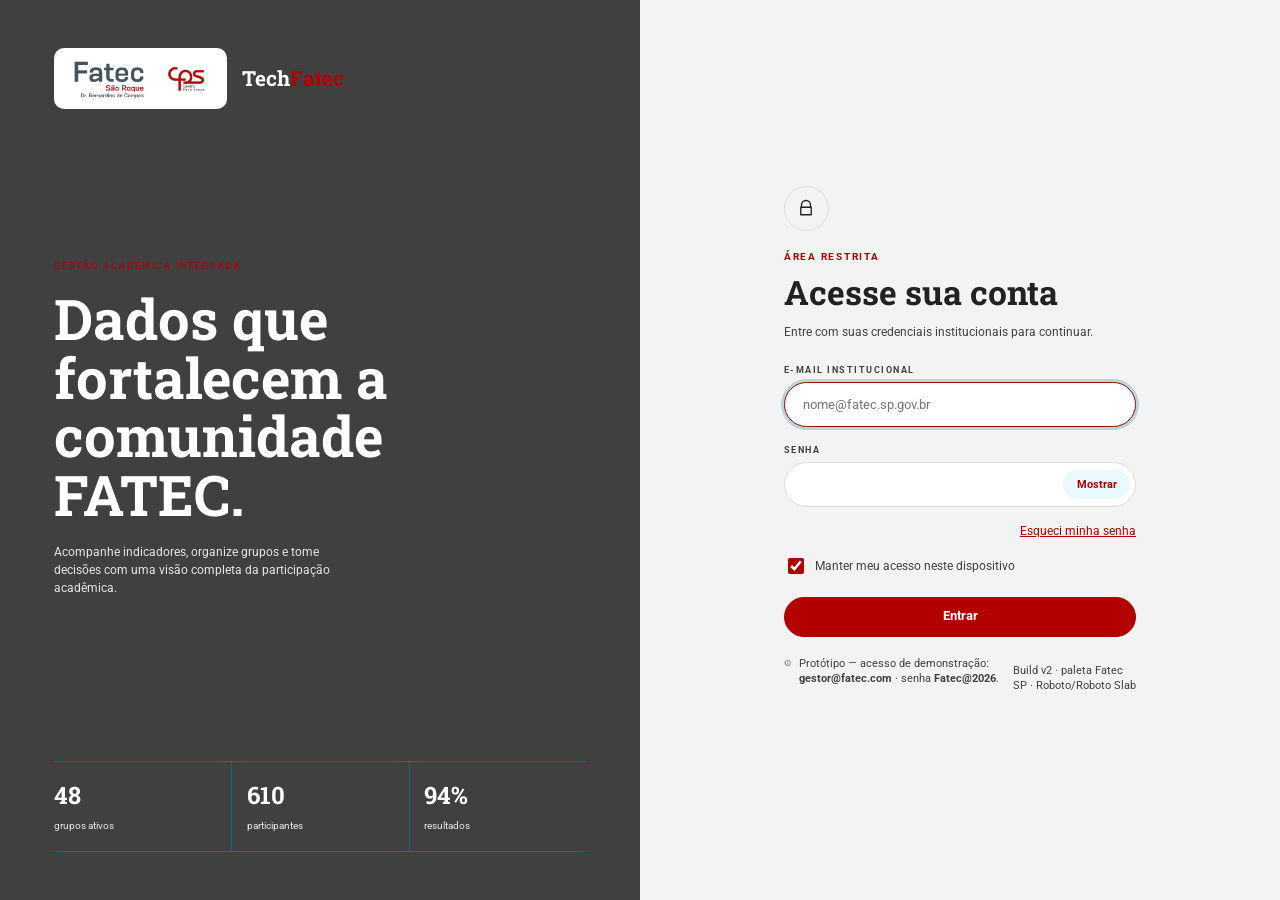
==== techfatec/index.html @ 2a258161 "atualizado o footer" ====
<!DOCTYPE html>
<html lang="pt-BR">
<head>
<meta charset="utf-8">
<meta name="viewport" content="width=device-width, initial-scale=1">
<title>Entrar · TechFatec</title>
<link rel="stylesheet" href="css/style.css?v=20261102d">
</head>
<body>
<noscript><p style="padding:2rem">O TechFatec precisa de JavaScript ativado.</p></noscript>
<div id="root"></div>
<script src="js/core.js?v=20261102d"></script>
<script src="js/dados.js?v=20261102d"></script>
<script src="js/charts.js?v=20261102d"></script>
<script src="js/login.js?v=20261102d"></script>
</body>
</html>
---- techfatec/css/style.css ----
/* ==========================================================================
   TechFatec — estilos compartilhados
   Paleta do site da Fatec São Paulo (vermelho + cinzas + verdes-azulados)
   ========================================================================== */
/* Fontes locais (Roboto e Roboto Slab, licença Apache 2.0): funcionam sem internet */
@font-face { font-family: "Roboto"; font-style: normal; font-weight: 400; font-display: swap; src: url("../fonts/roboto-latin-400-normal.woff2") format("woff2"); }
@font-face { font-family: "Roboto"; font-style: normal; font-weight: 500; font-display: swap; src: url("../fonts/roboto-latin-500-normal.woff2") format("woff2"); }
@font-face { font-family: "Roboto"; font-style: normal; font-weight: 700; font-display: swap; src: url("../fonts/roboto-latin-700-normal.woff2") format("woff2"); }
@font-face { font-family: "Roboto"; font-style: italic; font-weight: 400; font-display: swap; src: url("../fonts/roboto-latin-400-italic.woff2") format("woff2"); }
@font-face { font-family: "Roboto Slab"; font-style: normal; font-weight: 300; font-display: swap; src: url("../fonts/roboto-slab-latin-300-normal.woff2") format("woff2"); }
@font-face { font-family: "Roboto Slab"; font-style: normal; font-weight: 400; font-display: swap; src: url("../fonts/roboto-slab-latin-400-normal.woff2") format("woff2"); }
@font-face { font-family: "Roboto Slab"; font-style: normal; font-weight: 500; font-display: swap; src: url("../fonts/roboto-slab-latin-500-normal.woff2") format("woff2"); }
@font-face { font-family: "Roboto Slab"; font-style: normal; font-weight: 700; font-display: swap; src: url("../fonts/roboto-slab-latin-700-normal.woff2") format("woff2"); }

:root {
  /* Paleta do site da Fatec São Paulo */
  --vermelho: #b20000; --vermelho-escuro: #8a0000; --vermelho-claro: #b20000;
  --cinza: #404040; --cinza-forte: #373737; --cinza-suave: #666; --cinza-clarinho: #f3f3f3; --rosa: #fbeaea; --rosa2: #fdecea; --rosa3: #fff8f7; --cinza-borda: #bdbdbd; --cinza-fundo2: #fafafa;
  --verm-escuro-bg: #b20000; --verde-transp: #eaf9fb; --verde-claro: #2bb8c9; --verde-suave: #036f84; --verde-medio: #008099;
  --verde-escuro: #005c6d; --verde-preto: #404040; --preto: #222; --azul: #2bb8c9;
  --borda-imagem: #2f2f2f; --laranja: #ffc966;
  /* Papéis no sistema */
  --bg: var(--cinza-clarinho);
  --card: #fff;
  --ink: var(--preto);
  --muted: var(--cinza);
  --line: #dddddd;
  --brand: var(--vermelho);
  --brand-d: var(--vermelho-claro);
  --brand-dd: var(--verde-escuro);
  --pink: var(--verde-claro);
  --pink-l: var(--verde-transp);
  --green: var(--verde-escuro);
  --green-l: var(--verde-transp);
  --blue: var(--verde-medio);
  --blue-l: var(--verde-transp);
  --warn: var(--laranja);
  --radius: 22px;
  --bw: 1px;
  --shadow: 0 10px 30px -14px rgba(1, 36, 43, .4);
  /* Fontes do site Fatec SP: Roboto (texto/menus) e Roboto Slab (títulos) */
  --fonte: "Roboto", system-ui, -apple-system, "Segoe UI", Arial, sans-serif;
  --fonte-titulo: "Roboto Slab", Georgia, "Times New Roman", serif;
  --serif: var(--fonte-titulo);
  --sans: var(--fonte);
}
html { font-size: 100%; }
html.fs-sm { font-size: 87.5%; }
html.fs-lg { font-size: 118%; }
html.hc {
  --bg: #fff; --card: #fff; --ink: #000; --muted: #000; --line: #000;
  --brand: #b20000; --pink: #008099; --pink-l: #eaf9fb; --bw: 2px;
}
*, *::before, *::after { box-sizing: border-box; }
body {
  margin: 0; background: var(--bg); color: var(--ink);
  font-family: var(--sans); font-size: .95rem; line-height: 1.45;
  -webkit-font-smoothing: antialiased;
}
a { color: inherit; }
button, select, input { font: inherit; color: inherit; }
button { cursor: pointer; }
:focus-visible { outline: 3px solid var(--brand); outline-offset: 2px; }
.sr-only { position: absolute; width: 1px; height: 1px; overflow: hidden; clip: rect(0 0 0 0); white-space: nowrap; }
.wrap { width: 100%; max-width: 1180px; margin: 0 auto; padding: 0 32px; }
.hidden { display: none !important; }
.skip { position: absolute; left: -999px; top: 0; background: var(--ink); color: #fff; padding: .6rem 1rem; z-index: 99; }
.skip:focus { left: 0; }

/* ---------- acessibilidade (barra superior) ---------- */
.a11y { display: flex; justify-content: center; align-items: center; gap: .5rem; padding: .9rem 1rem .4rem; flex-wrap: wrap; }
.a11y .rot { font-size: .62rem; letter-spacing: .16em; text-transform: uppercase; color: var(--muted); margin-right: .35rem; }
.chip {
  border: var(--bw) solid var(--ink); background: transparent; border-radius: 999px;
  padding: .28rem .8rem; font-size: .72rem; line-height: 1.2; min-width: 2.2rem;
}
.chip[aria-pressed="true"] { background: var(--ink); color: #fff; }
.chip.hc[aria-pressed="true"] { background: var(--brand); border-color: var(--brand); color: #fff; }
.chip.hc { letter-spacing: .12em; text-transform: uppercase; font-size: .62rem; padding: .34rem .9rem; }

/* ---------- cabeçalho ---------- */
.top { border-bottom: var(--bw) solid var(--line); background: var(--bg); }
.top .wrap { display: flex; align-items: center; gap: 2rem; min-height: 4.4rem; }
.logo { display: flex; align-items: center; gap: .9rem; text-decoration: none; white-space: nowrap; }
.logos { display: inline-flex; align-items: center; gap: .9rem; }
.logo-img { height: 2.7rem; width: auto; display: block; }
.logo-img.logo-cps { height: 2.3rem; }
.logo-nome { font-family: var(--serif); font-size: 1.3rem; font-weight: 600; line-height: 1; }
.logo .logo-nome { padding-left: .9rem; border-left: 1px solid var(--line); }
.logo-nome span { color: var(--brand); }
.plate { background: #fff; border-radius: 10px; padding: .55rem .8rem; display: inline-flex; }
.foot-brand { display: flex; align-items: center; gap: .9rem; flex-wrap: wrap; }
.foot-brand .logo-nome { color: #fff; } .foot-brand .logo-nome span { color: var(--verm-escuro-bg); }
.nav { display: flex; gap: 1.6rem; margin: 0 auto; font-size: .78rem; }
.nav a { text-decoration: none; padding: .3rem 0; border-bottom: 2px solid transparent; color: var(--cinza); white-space: nowrap; }
html.hc .nav a { color: #000; }
.nav a:hover { color: var(--ink); }
.nav a[aria-current="page"] { color: var(--ink); font-weight: 700; border-bottom-color: var(--brand); }
.user { display: flex; align-items: center; gap: .7rem; font-size: .78rem; position: relative; }
.pill-role { border: var(--bw) solid var(--ink); border-radius: 999px; padding: .32rem 1rem; font-size: .62rem; letter-spacing: .14em; text-transform: uppercase; font-weight: 600; }
.icon-btn { background: transparent; border: 0; padding: .3rem; border-radius: 50%; display: grid; place-items: center; }
.avatar { width: 1.9rem; height: 1.9rem; border-radius: 50%; background: var(--ink); color: #fff; display: grid; place-items: center; font-size: .7rem; font-weight: 700; }
.link-btn { background: none; border: 0; padding: .2rem; color: var(--muted); }
.link-btn:hover { color: var(--brand); }
.popover {
  position: absolute; right: 0; top: 2.8rem; width: 19rem; background: var(--card); border: var(--bw) solid var(--line);
  border-radius: 16px; box-shadow: var(--shadow); padding: 1rem; z-index: 40;
}
.popover h2 { font-family: var(--serif); font-size: 1.05rem; margin: 0 0 .5rem; font-weight: 600; }
.popover ul { list-style: none; margin: 0; padding: 0; display: grid; gap: .55rem; font-size: .8rem; }
.popover li::before { content: "●"; color: var(--brand); margin-right: .5rem; font-size: .6rem; vertical-align: middle; }

/* ---------- página ---------- */
main { padding: 2.2rem 0 4rem; min-height: 60vh; }
.crumb { font-size: .6rem; letter-spacing: .18em; text-transform: uppercase; color: var(--muted); margin: 0 0 1.1rem; }
.crumb a { color: var(--brand); text-decoration: none; font-weight: 700; }
.title { font-family: var(--serif); font-weight: 400; font-size: clamp(2rem, 4.6vw, 3.1rem); line-height: 1.1; margin: 0 0 1.6rem; letter-spacing: -.01em; }
.title em { color: var(--brand); font-style: normal; font-weight: 500; }
.kicker { font-size: .6rem; letter-spacing: .18em; text-transform: uppercase; color: var(--brand); font-weight: 700; margin: 2rem 0 .5rem; }
h2.sec { font-family: var(--serif); font-weight: 600; font-size: 1.7rem; margin: 0; }
.muted { color: var(--muted); }
.small { font-size: .75rem; }
.card { background: var(--card); border: var(--bw) solid var(--line); border-radius: var(--radius); padding: 1.3rem 1.5rem; }
.card h3 { font-family: var(--serif); font-weight: 600; font-size: 1.2rem; margin: 0; }
.card .sub { font-size: .72rem; color: var(--muted); margin: .15rem 0 1rem; }

/* ---------- filtros ---------- */
.filtros { border: var(--bw) solid var(--ink); border-radius: 28px; padding: 1.1rem 1.4rem; background: var(--card); }
html:not(.hc) .filtros { border-color: var(--line); }
.filtros .grid { display: flex; gap: 1rem; align-items: flex-end; flex-wrap: wrap; }
.field { display: grid; gap: .3rem; flex: 1 1 11rem; min-width: 9rem; }
.field label, .lbl { font-size: .58rem; letter-spacing: .16em; text-transform: uppercase; color: var(--muted); font-weight: 700; }
.sel {
  appearance: none; -webkit-appearance: none; width: 100%; border: var(--bw) solid var(--line); background: var(--bg) url("data:image/svg+xml,%3Csvg xmlns='http://www.w3.org/2000/svg' width='12' height='8' viewBox='0 0 12 8'%3E%3Cpath d='M1 1.5l5 5 5-5' fill='none' stroke='%2316110f' stroke-width='1.6' stroke-linecap='round' stroke-linejoin='round'/%3E%3C/svg%3E") no-repeat right .9rem center;
  border-radius: 999px; padding: .55rem 2.2rem .55rem 1rem; font-size: .78rem;
}
html.hc .sel { border-color: #000; }
.sel:focus { border-color: var(--brand); }
.btn {
  border: var(--bw) solid var(--brand); background: var(--brand); color: #fff; border-radius: 999px;
  padding: .62rem 1.5rem; font-size: .8rem; font-weight: 600; text-decoration: none; display: inline-block; text-align: center;
  transition: background .15s, transform .05s;
}
.btn:hover:not(:disabled) { background: var(--brand-d); }
.btn:active:not(:disabled) { transform: translateY(1px); }
.btn:disabled { opacity: .45; cursor: not-allowed; }
.btn.ghost { background: transparent; color: var(--ink); border-color: var(--ink); }
.btn.ghost:hover:not(:disabled) { background: var(--ink); color: #fff; }
.btn.block { display: block; width: 100%; }
.resumo-filtro { font-size: .72rem; color: var(--muted); margin: .7rem .2rem 0; }
.resumo-filtro + .resumo-filtro { margin-top: .2rem; }

/* ---------- KPIs ---------- */
.kpis { display: grid; gap: 1rem; margin: 1.4rem 0 .5rem; grid-template-columns: repeat(auto-fit, minmax(10.5rem, 1fr)); }
.kpis.c3 { grid-template-columns: repeat(3, 1fr); } .kpis.c5 { grid-template-columns: repeat(5, 1fr); }
.grid2.w { grid-template-columns: 1fr 1.6fr; }
.kpi { background: var(--card); border: var(--bw) solid var(--line); border-radius: 18px; padding: 1.1rem 1.2rem; }
html.hc .kpi { border-color: #000; }
.kpi .n { font-family: var(--serif); font-size: 2.3rem; line-height: 1; color: var(--brand); display: block; font-weight: 600; }
.kpi .t { font-size: .72rem; color: var(--ink); margin-top: .5rem; display: block; }
.kpi .d { font-size: .66rem; color: var(--muted); display: block; margin-top: .1rem; }
.kpi.dark { background: var(--verde-preto); border-color: var(--verde-preto); } .kpi.dark .n, .kpi.dark .t { color: #fff; } .kpi.dark .d { color: #fff; opacity: .9; }
.kpi.red { background: var(--brand); border-color: var(--brand); } .kpi.red .n, .kpi.red .t { color: #fff; } .kpi.red .d { color: #fff; opacity: .9; }

/* ---------- tabela escura ---------- */
.tbl-wrap { border: var(--bw) solid var(--line); border-radius: 16px; overflow: hidden; background: var(--card); box-shadow: var(--shadow); }
table.t { width: 100%; border-collapse: collapse; font-size: .8rem; }
table.t thead th { background: var(--verde-preto); color: #fff; text-align: left; font-size: .58rem; letter-spacing: .16em; text-transform: uppercase; padding: .95rem 1.2rem; font-weight: 600; }
table.t td { padding: .95rem 1.2rem; border-top: var(--bw) solid var(--line); vertical-align: middle; }
table.t td:first-child { font-weight: 700; }
table.t tbody tr:hover { background: var(--pink-l); }
table.t .num { text-align: right; }
.pillst { display: inline-block; border-radius: 999px; padding: .2rem .75rem; font-size: .62rem; font-weight: 700; letter-spacing: .03em; white-space: nowrap; }
.st-Concluído { background: var(--verde-transp); color: var(--verde-escuro); border: 1px solid var(--verde-claro); }
.st-Avançado { background: var(--verde-medio); color: #fff; }
.st-Em { background: var(--laranja); color: var(--preto); }
.st-Atrasado { background: var(--brand); color: #fff; }
.prog { display: inline-flex; align-items: center; gap: .55rem; font-size: .7rem; color: var(--muted); }
.prog .bar { width: 5.2rem; height: .38rem; background: var(--line); border-radius: 9px; overflow: hidden; }
.prog .bar i { display: block; height: 100%; background: var(--brand); border-radius: 9px; }
.vazio { text-align: center; padding: 2.4rem 1rem; color: var(--muted); font-size: .85rem; border: 1px dashed var(--line); border-radius: 16px; background: var(--card); }

/* ---------- dashboard: lista de projetos ---------- */
.proj-head { display: flex; justify-content: space-between; align-items: flex-end; gap: 1rem; flex-wrap: wrap; margin-bottom: 1rem; }
.proj-tools { display: flex; gap: .6rem; align-items: center; flex-wrap: wrap; }
.search { border: var(--bw) solid var(--line); border-radius: 999px; background: var(--card); padding: .5rem 1rem; font-size: .75rem; min-width: 13rem; }
.seg { display: inline-flex; border: var(--bw) solid var(--ink); border-radius: 999px; padding: 2px; }
.seg button { border: 0; background: transparent; border-radius: 999px; padding: .32rem .8rem; font-size: .62rem; font-weight: 700; }
.seg button[aria-pressed="true"] { background: var(--ink); color: #fff; }
.grp { margin-bottom: 1.2rem; border: var(--bw) solid var(--line); border-radius: 16px; overflow: hidden; background: var(--card); }
.grp-h { display: flex; justify-content: space-between; align-items: center; gap: 1rem; padding: 1rem 1.3rem; flex-wrap: wrap; }
.grp-h h3 { font-family: var(--serif); font-size: 1.05rem; margin: 0; font-weight: 600; }
.grp-h .meta { font-size: .66rem; color: var(--muted); }
.grp-h .tot { font-size: .66rem; color: var(--muted); display: flex; gap: 1.1rem; }
.grp table.t { font-size: .78rem; table-layout: fixed; }
.grp table.t th:first-child { width: 38%; }
.grp .tbl-wrap { border: 0; border-radius: 0; box-shadow: none; }

/* ---------- gráficos ---------- */
.grid2 { display: grid; grid-template-columns: 1fr 1fr; gap: 1.2rem; margin-top: 1.2rem; }
.grid3 { display: grid; grid-template-columns: repeat(3, 1fr); gap: 1.2rem; margin-top: 1.2rem; }
.bars-v { display: flex; align-items: flex-end; gap: .8rem; height: 11rem; padding-top: 1.4rem; border-bottom: var(--bw) solid var(--line); }
.bars-v .c { flex: 1; display: flex; flex-direction: column; justify-content: flex-end; align-items: center; height: 100%; position: relative; min-width: 0; }
.bars-v .c b { font-size: .62rem; margin-bottom: .25rem; }
.bars-v .c i { display: block; width: 100%; max-width: 3.2rem; background: var(--pink); border-radius: 6px 6px 0 0; min-height: 2px; }
.bars-v .c.hl i { background: var(--brand); }
.bars-l { display: flex; gap: .8rem; margin-top: .4rem; }
.bars-l span { flex: 1; text-align: center; font-size: .6rem; color: var(--muted); }
.bars-l span.hl { color: var(--ink); font-weight: 700; }
.bars-h { display: grid; gap: .55rem; }
.bars-h .r { display: grid; grid-template-columns: 10.5rem 1fr 3.4rem; gap: .7rem; align-items: center; font-size: .68rem; }
.bars-h.estreito .r { grid-template-columns: 6.4rem 1fr 1.6rem; }
.bars-h .r .l { text-align: right; color: var(--cinza); overflow: hidden; text-overflow: ellipsis; white-space: nowrap; }
.bars-h.estreito .r .l { text-align: left; }
.bars-h .r .tr { height: .6rem; background: var(--pink-l); border-radius: 9px; overflow: hidden; }
.bars-h.escuro .r .tr { background: var(--verde-transp); }
.bars-h .r .tr i { display: block; height: 100%; background: var(--brand); border-radius: 9px; }
.bars-h .r .v { font-weight: 700; text-align: right; }
.bars-h.estreito .r .v { text-align: right; }
.scroll-y { max-height: 14.5rem; overflow-y: auto; padding-right: .4rem; }
.legend { display: flex; flex-wrap: wrap; gap: .4rem 1rem; font-size: .66rem; color: var(--cinza); margin-top: .8rem; justify-content: center; }
.legend i { display: inline-block; width: .6rem; height: .6rem; border-radius: 50%; margin-right: .35rem; vertical-align: middle; }
.chart-c { display: grid; place-items: center; position: relative; }
.chart-c .mid { position: absolute; text-align: center; line-height: 1.1; }
.chart-c .mid b { font-family: var(--serif); font-size: 1.9rem; font-weight: 600; display: block; }
.chart-c .mid span { font-size: .62rem; color: var(--muted); }
svg text { font-family: var(--sans); }
.heat { display: grid; grid-template-columns: 2.4rem repeat(5, 1fr); gap: 4px; font-size: .66rem; }
.heat .h { text-align: center; color: var(--muted); font-size: .6rem; padding-bottom: .15rem; }
.heat .rw { color: var(--muted); display: flex; align-items: center; font-size: .62rem; }
.heat .cell { border-radius: 5px; padding: .6rem 0; text-align: center; font-size: .66rem; font-weight: 600; }
.l0 { background: var(--verde-transp); color: var(--verde-preto); } .l1 { background: var(--verde-claro); color: var(--verde-preto); }
.l2 { background: var(--verde-medio); color: #fff; } .l3 { background: var(--verde-escuro); color: #fff; }
.heat-leg { display: flex; align-items: center; gap: .3rem; font-size: .6rem; color: var(--muted); margin-top: .7rem; }
.heat-leg i { width: 1.1rem; height: .55rem; border-radius: 3px; display: inline-block; }
.meta-bar { position: relative; height: 1rem; background: var(--pink-l); border-radius: 9px; margin: 1.6rem 0 .3rem; }
.meta-bar i { position: absolute; inset: 0 auto 0 0; background: var(--brand); border-radius: 9px; }
.meta-bar u { position: absolute; top: -.35rem; bottom: -.35rem; width: 2px; background: var(--ink); text-decoration: none; }
.meta-bar s { position: absolute; top: -1.2rem; font-size: .58rem; letter-spacing: .08em; text-decoration: none; transform: translateX(-100%); white-space: nowrap; }
.meta-ends { display: flex; justify-content: space-between; font-size: .6rem; color: var(--muted); }
.leitura p { font-size: .88rem; line-height: 1.6; margin: 0; }

/* ---------- rodapé ---------- */
.foot { background: var(--verde-preto); color: #fff; padding: 1.6rem 0 2.4rem; margin-top: 2rem; border-top: 5px solid var(--vermelho-claro); }
.foot .wrap { display: grid; grid-template-columns: 1.6fr 1fr 1fr 1fr; gap: 2rem; max-width: 1100px; align-items: start; }
.foot p { color: #e6e6e6; font-size: .72rem; max-width: 15rem; margin: .5rem 0 0; }
.foot h2 { font-size: .58rem; letter-spacing: .18em; text-transform: uppercase; color: var(--laranja); margin: 0 0 .7rem; font-weight: 700; }
html.hc .foot h2 { color: var(--laranja); }
.foot ul { list-style: none; margin: 0; padding: 0; display: grid; gap: .55rem; font-size: .74rem; }
.foot a { text-decoration: none; color: #e6e6e6; } .foot a:hover { text-decoration: underline; }

/* ---------- botão flutuante e toast ---------- */
.fab { position: fixed; right: 1.4rem; bottom: 1.4rem; width: 3rem; height: 3rem; border-radius: 50%; background: var(--brand); border: 3px solid var(--laranja); color: #fff; display: grid; place-items: center; box-shadow: var(--shadow); z-index: 30; text-decoration: none; }
.toast { position: fixed; left: 50%; bottom: 1.6rem; transform: translateX(-50%); background: var(--ink); color: #fff; padding: .7rem 1.2rem; border-radius: 999px; font-size: .78rem; z-index: 60; box-shadow: var(--shadow); max-width: 90vw; }
.toast.ok { background: var(--green); } .toast.err { background: var(--brand); }

/* ---------- login ---------- */
.login { display: grid; grid-template-columns: 1fr 1fr; min-height: 100vh; }
.login-art { background: var(--verde-preto); color: #fff; padding: 3rem 3.4rem; display: flex; flex-direction: column; justify-content: space-between; }
.login-art .kick { font-size: .56rem; letter-spacing: .22em; text-transform: uppercase; color: var(--verm-escuro-bg); margin: 0 0 1rem; }
.login-art h1 { font-family: var(--serif); font-weight: 600; font-size: clamp(2.4rem, 4.4vw, 3.5rem); line-height: 1.05; margin: 0 0 1.2rem; }
.login-art p.lead { color: #e6e6e6; font-size: .78rem; max-width: 19rem; }
.login-art .stats { display: grid; grid-template-columns: repeat(3, 1fr); border-top: 1px solid var(--verde-suave); border-bottom: 1px solid var(--verde-suave); }
.login-art .stats div { padding: 1rem 0 1rem .9rem; border-left: 1px solid var(--verde-suave); }
.login-art .stats div:first-child { border-left: 0; padding-left: 0; }
.login-art .stats b { font-family: var(--serif); font-size: 1.5rem; font-weight: 600; display: block; }
.login-art .stats span { font-size: .6rem; color: #e6e6e6; }
.login-form { display: grid; place-items: center; padding: 2rem; position: relative; }
.login-form .box { width: 100%; max-width: 22rem; }
.lock { width: 2.8rem; height: 2.8rem; border: var(--bw) solid var(--line); border-radius: 50%; display: grid; place-items: center; margin-bottom: 1.2rem; }
.login-form h2 { font-family: var(--serif); font-weight: 600; font-size: 2.1rem; margin: .3rem 0 .4rem; }
.login-form .help { font-size: .72rem; color: var(--muted); margin: 0 0 1.4rem; }
.inp { width: 100%; border: var(--bw) solid var(--line); background: var(--card); border-radius: 999px; padding: .75rem 1.1rem; font-size: .82rem; }
.inp:focus { border-color: var(--brand); outline: none; box-shadow: 0 0 0 3px rgba(0, 128, 153, .25); }
.inp.err { border-color: var(--brand); }
.fld { margin-bottom: 1rem; }
.fld .lbl { display: block; margin-bottom: .35rem; }
.pw { position: relative; }
.pw .inp { padding-right: 4.8rem; }
.pw .tog { position: absolute; right: .35rem; top: 50%; transform: translateY(-50%); border: 0; background: var(--pink-l); color: var(--brand); border-radius: 999px; padding: .4rem .85rem; font-size: .68rem; font-weight: 700; }
.row-between { display: flex; justify-content: space-between; align-items: center; gap: .6rem; margin: .1rem 0 1rem; font-size: .72rem; }
.lnk { color: var(--brand); text-decoration: underline; background: none; border: 0; padding: 0; font-size: .72rem; }
.chk { display: flex; align-items: center; gap: .5rem; font-size: .72rem; color: var(--cinza); margin: 0 0 1.2rem; }
.chk input { accent-color: var(--brand); width: 1rem; height: 1rem; }
.errmsg { color: var(--brand); font-size: .7rem; margin: .4rem .3rem 0; display: flex; gap: .4rem; align-items: center; }
.demo { font-size: .66rem; color: var(--muted); margin-top: 1.2rem; display: flex; gap: .5rem; align-items: flex-start; }
.rec { min-height: 100vh; display: flex; flex-direction: column; }
.rec-body { flex: 1; display: grid; justify-items: center; align-content: start; padding: 1.5rem 1rem 3rem; text-align: center; }
.rec-body .crumb { text-align: left; width: 100%; max-width: 30rem; }
.rec-body h1 { font-family: var(--serif); font-weight: 600; font-size: clamp(2.2rem, 5vw, 3rem); margin: 0 0 .5rem; }
.rec-body h1 em { color: var(--brand); }
.rec-body > p { font-size: .8rem; color: var(--muted); max-width: 24rem; margin: 0 0 1.6rem; }
.rec-card { background: var(--card); border-radius: 18px; padding: 1.5rem; width: 100%; max-width: 21rem; box-shadow: var(--shadow); text-align: left; border: var(--bw) solid var(--line); }
.rec-card h2 { font-family: var(--serif); font-weight: 600; font-size: 1.3rem; margin: 0 0 .8rem; }
.rec-card h2 em { color: var(--brand); }
.rec-card .back { display: block; text-align: center; margin-top: 1rem; }
.mail { width: 2.6rem; height: 2.6rem; border-radius: 50%; background: var(--pink-l); color: var(--brand); display: grid; place-items: center; margin: 0 auto .8rem; }
.rec-card.center { text-align: center; }
.forca { display: flex; justify-content: space-between; font-size: .64rem; color: var(--muted); margin: .7rem 0 .3rem; } .forca b { color: var(--ink); }
.forca-bar { height: .3rem; background: var(--line); border-radius: 9px; overflow: hidden; } .forca-bar i { display: block; height: 100%; border-radius: 9px; transition: width .25s, background .25s; }
.reqs { list-style: none; margin: .8rem 0 1rem; padding: .7rem .8rem; background: var(--bg); border-radius: 10px; display: grid; gap: .35rem; font-size: .66rem; }
.reqs li { display: grid; grid-template-columns: 4.4rem 1fr; gap: .4rem; }
.reqs .p { color: var(--brand); font-weight: 700; } .reqs .a { color: var(--green); font-weight: 700; }
.stack { display: grid; gap: .6rem; }

/* ---------- assistente ---------- */
.ass { display: grid; grid-template-columns: 15rem minmax(0, 1fr) 15rem; gap: 1.2rem; align-items: start; }
.ass-col { background: var(--card); border: var(--bw) solid var(--line); border-radius: 18px; padding: 1.1rem; }
.ass-side { display: flex; flex-direction: column; gap: .3rem; max-height: 41rem; overflow-y: auto; }
.ass-side .lbl { margin: 1rem 0 .4rem; }
.conv { text-align: left; background: transparent; border: 0; border-left: 3px solid transparent; padding: .6rem .7rem; font-size: .76rem; font-weight: 600; display: block; width: 100%; line-height: 1.3; }
.conv small { display: block; color: var(--muted); font-weight: 400; font-size: .64rem; margin-top: .15rem; }
.conv[aria-current="true"] { background: var(--pink-l); border-left-color: var(--brand); }
.conv:hover { background: var(--pink-l); }
.rel { display: flex; gap: .6rem; align-items: center; padding: .55rem .2rem; border: 0; border-bottom: var(--bw) solid var(--line); background: none; text-align: left; font-size: .72rem; width: 100%; font-weight: 600; word-break: break-all; }
.rel small { display: block; color: var(--muted); font-weight: 400; font-size: .62rem; }
.pdf { flex: none; width: 1.6rem; height: 2rem; border: 1.5px solid var(--ink); border-radius: 3px; display: grid; place-items: center; font-size: .45rem; font-weight: 700; background: var(--card); }
.chat { display: flex; flex-direction: column; height: 41rem; padding: 0; overflow: hidden; }
.msgs { flex: 1; overflow-y: auto; padding: 1.2rem; display: flex; flex-direction: column; gap: 1rem; }
.m-user { align-self: flex-end; background: var(--ink); color: #fff; padding: .7rem 1.1rem; border-radius: 14px; max-width: 80%; font-size: .78rem; }
.m-bot { display: flex; gap: .6rem; align-items: flex-start; max-width: 95%; }
.m-bot .av { flex: none; width: 1.7rem; height: 1.7rem; border-radius: 50%; background: var(--brand); color: #fff; display: grid; place-items: center; font-size: .55rem; font-weight: 700; font-family: var(--serif); }
.m-bot .bub { background: var(--pink-l); border-radius: 14px; padding: .8rem 1rem; font-size: .78rem; display: grid; gap: .7rem; min-width: 0; }
.bub .gr { background: var(--card); border-radius: 10px; padding: .7rem .8rem; }
.bub .gr .gt { font-size: .56rem; letter-spacing: .12em; text-transform: uppercase; color: var(--muted); margin-bottom: .3rem; }
.bub .arq { display: flex; align-items: center; gap: .7rem; background: var(--card); border: var(--bw) solid var(--ink); border-radius: 10px; padding: .55rem .7rem; }
.bub .arq b { display: block; font-size: .74rem; } .bub .arq small { color: var(--muted); font-size: .62rem; }
.bub .arq .btn { margin-left: auto; padding: .35rem .9rem; font-size: .68rem; }
.bub ul { margin: 0; padding-left: 1.1rem; display: grid; gap: .25rem; }
.bub .bars-v { height: 6.5rem; padding-top: 1.2rem; border: 0; }
.sug { display: flex; gap: .45rem; flex-wrap: wrap; padding: .6rem 1.2rem 0; }
.sug button { border: var(--bw) solid var(--ink); background: var(--card); border-radius: 999px; padding: .32rem .8rem; font-size: .66rem; }
.sug button:hover { background: var(--ink); color: #fff; }
.composer { display: flex; gap: .5rem; padding: .8rem 1.2rem 1.1rem; }
.composer .inp { flex: 1; }
.send { flex: none; width: 2.5rem; height: 2.5rem; border-radius: 50%; border: 0; background: var(--brand); color: #fff; display: grid; place-items: center; }
.prev { border: var(--bw) solid var(--line); border-radius: 12px; padding: .8rem; margin: .4rem 0 1rem; }
.prev h4 { font-family: var(--serif); font-weight: 600; font-size: .95rem; margin: 0 0 .5rem; }
.prev .nums { display: flex; gap: 1rem; } .prev .nums b { font-family: var(--serif); font-size: 1.5rem; color: var(--brand); font-weight: 600; display: block; line-height: 1; } .prev .nums span { font-size: .56rem; color: var(--muted); }
.prev .mini { height: .3rem; border-radius: 9px; background: var(--line); margin-top: .6rem; overflow: hidden; } .prev .mini i { display: block; height: 100%; background: var(--brand); }
.mob-btns { display: none; gap: .6rem; margin: -.6rem 0 1rem; }
.drawer-x { display: none; }
.typing { color: var(--muted); font-style: italic; }

/* ---------- relatório imprimível ---------- */
.rpt { max-width: 780px; margin: 0 auto; padding: 2rem 1.5rem 4rem; }
.rpt h1 { font-family: var(--serif); font-weight: 600; font-size: 2.2rem; margin: .2rem 0 .3rem; }
.rpt h2 { font-family: var(--serif); font-weight: 600; font-size: 1.3rem; margin: 2rem 0 .6rem; border-bottom: 1px solid var(--line); padding-bottom: .3rem; }
.rpt .acoes { display: flex; gap: .6rem; margin-bottom: 1.4rem; }
@media print { .no-print, .a11y, .top, .foot, .fab { display: none !important; } body { background: #fff; } .rpt { padding: 0; } .card, .kpi { break-inside: avoid; } }

/* ---------- responsivo ---------- */
@media (max-width: 1080px) {
  .ass { grid-template-columns: minmax(0, 1fr) 15rem; }
  .ass-side.conv-col { display: none; }
  .grid3 { grid-template-columns: 1fr 1fr; }
}
@media (max-width: 860px) {
  .wrap { padding: 0 16px; }
  .top .wrap { flex-wrap: wrap; gap: .5rem 1rem; padding-top: .6rem; padding-bottom: .4rem; }
  .nav { order: 3; width: 100%; overflow-x: auto; margin: 0; gap: 1.2rem; padding-bottom: .3rem; }
  .user { margin-left: auto; }
  .pill-role { display: none; }
  .grid2, .grid3, .grid2.w { grid-template-columns: 1fr; }
  .kpis.c3, .kpis.c5 { grid-template-columns: 1fr 1fr; }
  .login { grid-template-columns: 1fr; } .login-art { min-height: 22rem; padding: 2rem 1.4rem; gap: 2rem; }
  .foot .wrap { grid-template-columns: 1fr 1fr; } .foot .wrap > div:first-child { grid-column: 1 / -1; }
  .bars-h .r { grid-template-columns: 7rem 1fr 3rem; }
  .ass { grid-template-columns: 1fr; }
  .ass-side, .ass-col.filt { display: none; }
  .ass-side.open, .ass-col.filt.open { display: flex; position: fixed; inset: 0; z-index: 70; border-radius: 0; max-height: none; overflow-y: auto; flex-direction: column; background: var(--bg); padding: 1.2rem; }
  .ass-col.filt.open { display: block; }
  .drawer-x { display: grid; place-items: center; align-self: flex-end; width: 2.2rem; height: 2.2rem; border-radius: 50%; border: var(--bw) solid var(--ink); background: transparent; margin-bottom: .8rem; }
  .mob-btns { display: flex; }
  .chat { height: 34rem; }
  .table-scroll { overflow-x: auto; } .table-scroll table.t { min-width: 36rem; }
}
@media (prefers-reduced-motion: reduce) { * { transition: none !important; animation: none !important; } }

@media (max-width: 1120px) { .top .wrap { flex-wrap: wrap; gap: .5rem 1rem; padding-top: .6rem; padding-bottom: .4rem; } .nav { order: 3; width: 100%; margin: 0; overflow-x: auto; } .user { margin-left: auto; } }
.top .logo-img { mix-blend-mode: multiply; }

.plate-col { flex-direction: column; align-items: flex-start; gap: .35rem; padding: .7rem 1rem .6rem; border-radius: 8px; }
.plate-col .logo-img { mix-blend-mode: multiply; }
.plate-col .logo-nome { color: var(--vermelho); }
.foot .plate-col .logo-nome span { color: var(--vermelho); }
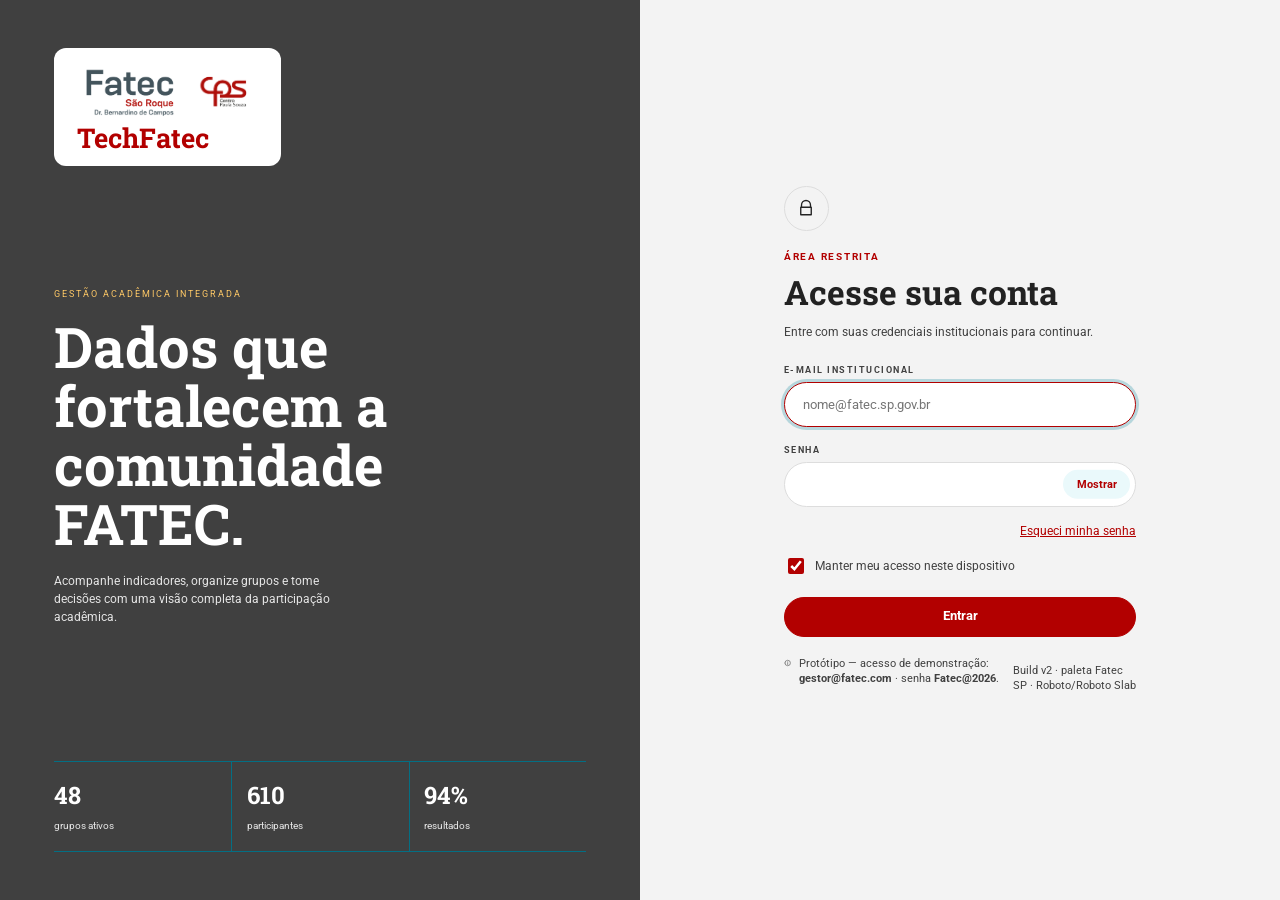
==== commit a68137f2: "atualizado" ====
--- a/techfatec/index.html
+++ b/techfatec/index.html
@@ -4,14 +4,14 @@
 <meta charset="utf-8">
 <meta name="viewport" content="width=device-width, initial-scale=1">
 <title>Entrar · TechFatec</title>
-<link rel="stylesheet" href="css/style.css?v=20261102d">
+<link rel="stylesheet" href="css/style.css?v=20261102f">
 </head>
 <body>
 <noscript><p style="padding:2rem">O TechFatec precisa de JavaScript ativado.</p></noscript>
 <div id="root"></div>
-<script src="js/core.js?v=20261102d"></script>
-<script src="js/dados.js?v=20261102d"></script>
-<script src="js/charts.js?v=20261102d"></script>
-<script src="js/login.js?v=20261102d"></script>
+<script src="js/core.js?v=20261102f"></script>
+<script src="js/dados.js?v=20261102f"></script>
+<script src="js/charts.js?v=20261102f"></script>
+<script src="js/login.js?v=20261102f"></script>
 </body>
 </html>
--- a/techfatec/css/style.css
+++ b/techfatec/css/style.css
@@ -257,7 +257,7 @@
 /* ---------- login ---------- */
 .login { display: grid; grid-template-columns: 1fr 1fr; min-height: 100vh; }
 .login-art { background: var(--verde-preto); color: #fff; padding: 3rem 3.4rem; display: flex; flex-direction: column; justify-content: space-between; }
-.login-art .kick { font-size: .56rem; letter-spacing: .22em; text-transform: uppercase; color: var(--verm-escuro-bg); margin: 0 0 1rem; }
+.login-art .kick { font-size: .56rem; letter-spacing: .22em; text-transform: uppercase; color: var(--laranja); margin: 0 0 1rem; }
 .login-art h1 { font-family: var(--serif); font-weight: 600; font-size: clamp(2.4rem, 4.4vw, 3.5rem); line-height: 1.05; margin: 0 0 1.2rem; }
 .login-art p.lead { color: #e6e6e6; font-size: .78rem; max-width: 19rem; }
 .login-art .stats { display: grid; grid-template-columns: repeat(3, 1fr); border-top: 1px solid var(--verde-suave); border-bottom: 1px solid var(--verde-suave); }
@@ -384,3 +384,30 @@
 .plate-col .logo-img { mix-blend-mode: multiply; }
 .plate-col .logo-nome { color: var(--vermelho); }
 .foot .plate-col .logo-nome span { color: var(--vermelho); }
+
+.plate-lg { padding: 1rem 1.4rem .9rem; border-radius: 12px; }
+.plate-lg .logo-img { height: 3.4rem; }
+.plate-lg .logo-img.logo-cps { height: 2.9rem; }
+.plate-lg .logo-nome { font-size: 1.7rem; }
+.login-brand { display: block; }
+@media (max-width: 860px) {
+  .login-art { min-height: 0; }
+  .login-art h1 { font-size: clamp(2rem, 9vw, 2.6rem); }
+  .login-form { padding: 2rem 1.2rem 2.4rem; }
+}
+@media (max-width: 480px) {
+  .plate-lg { padding: .8rem 1rem .7rem; }
+  .plate-lg .logo-img { height: 2.6rem; }
+  .plate-lg .logo-img.logo-cps { height: 2.2rem; }
+  .plate-lg .logo-nome { font-size: 1.4rem; }
+  .login-art { padding: 1.4rem 1.1rem; gap: 1.4rem; }
+  .login-art .stats b { font-size: 1.25rem; }
+  .login-art .stats div { padding: .8rem 0 .8rem .6rem; }
+  .row-between { flex-wrap: wrap; }
+  .top .logos { gap: .5rem; } .top .logo-img { height: 2rem; } .top .logo-img.logo-cps { height: 1.7rem; }
+  .top .logo-nome { display: none; }
+  .foot .wrap { grid-template-columns: 1fr; gap: 1.4rem; }
+  .plate-col .logo-img { height: 2.4rem; } .plate-col .logo-img.logo-cps { height: 2rem; }
+  .kpis.c3, .kpis.c5 { grid-template-columns: 1fr; }
+  h1.title { font-size: clamp(1.9rem, 9vw, 2.4rem); }
+}
